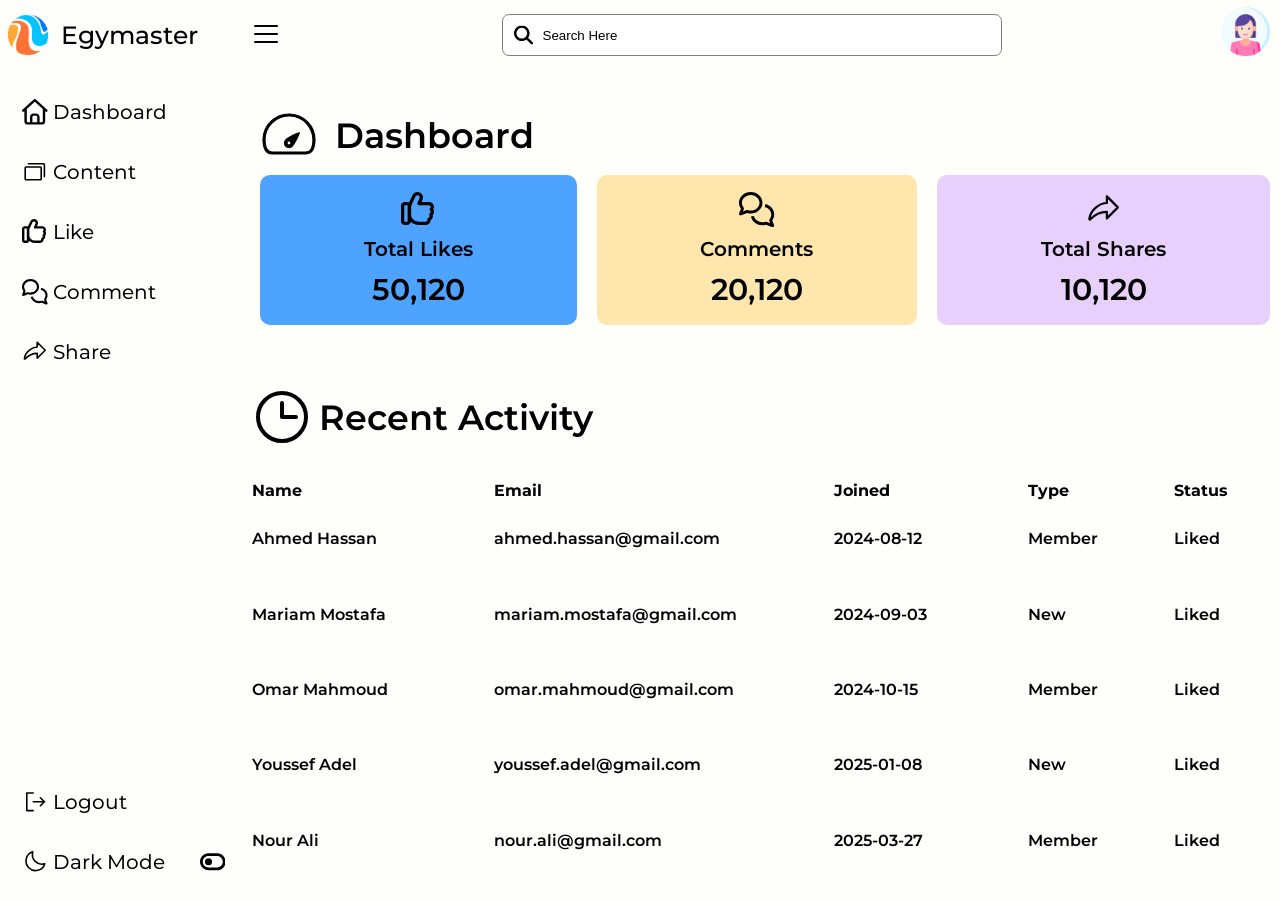
==== index.html @ a86edafe "Rename dash.html to index.html" ====
<!DOCTYPE html>
<html lang="en">
<head>
    <meta charset="UTF-8">
    <meta name="viewport" content="width=device-width, initial-scale=1.0">
    <title>Egymaster</title>
    <link rel="stylesheet" href="dash.css">
    <link rel="stylesheet" href="assets/fontawesome/css/all.min.css">
</head>

<body>

    <div class="myLayout">

        <aside class="mySide">

            <a class="myLogo" href="#link">
                <img src="assets/brand.png" alt="">
                <span class="sidebarText">Egymaster</span>
            </a>

            <nav>
                <ul id="main-links">
                    <li>
                        <a href="#link">
                            <svg class="myIcon" xmlns="http://www.w3.org/2000/svg" viewBox="0 0 512 512"> <path fill="currentColor" d="M240 6.1c9.1-8.2 22.9-8.2 32 0l232 208c9.9 8.8 10.7 24 1.8 33.9s-24 10.7-33.9 1.8l-8-7.2 0 205.3c0 35.3-28.7 64-64 64l-288 0c-35.3 0-64-28.7-64-64l0-205.3-8 7.2c-9.9 8.8-25 8-33.9-1.8s-8-25 1.8-33.9L240 6.1zm16 50.1L96 199.7 96 448c0 8.8 7.2 16 16 16l48 0 0-104c0-39.8 32.2-72 72-72l48 0c39.8 0 72 32.2 72 72l0 104 48 0c8.8 0 16-7.2 16-16l0-248.3-160-143.4zM208 464l96 0 0-104c0-13.3-10.7-24-24-24l-48 0c-13.3 0-24 10.7-24 24l0 104z"/></svg>
                            <span class="sidebarText">Dashboard</span>
                        </a>
                    </li>
                    <li>
                        <a href="#link">
                            <svg class="myIcon" xmlns="http://www.w3.org/2000/svg" viewBox="0 0 256 256"> <rect width="256" height="256" fill="none"/><rect x="32" y="80" width="160" height="128" rx="8" fill="none" stroke="currentColor" stroke-linecap="round" stroke-linejoin="round" stroke-width="16"/><path d="M64,48H216a8,8,0,0,1,8,8V176" fill="none" stroke="currentColor" stroke-linecap="round" stroke-linejoin="round" stroke-width="16"/></svg>
                            <span class="sidebarText">Content</span>
                        </a>
                    </li>
                    <li>
                        <a href="#link">
                            <svg class="myIcon" xmlns="http://www.w3.org/2000/svg" viewBox="0 0 512 512"> <path fill="currentColor" d="M171.5 38.8C192.3 4 236.5-10 274 7.6l7.2 3.8C316 32.3 330 76.5 312.4 114l0 0-14.1 30 109.7 0 7.4 .4c36.3 3.7 64.6 34.4 64.6 71.6 0 13.2-3.6 25.4-9.8 36 6.1 10.6 9.7 22.8 9.8 36 0 18.3-6.9 34.8-18 47.5 1.3 5.3 2 10.8 2 16.5 0 25.1-12.9 47-32.2 59.9-1.9 35.5-29.4 64.2-64.4 67.7l-7.4 .4-104.1 0c-18 0-35.9-3.4-52.6-9.9l-7.1-3-.7-.3-6.6-3.2-.7-.3-12.2-6.5c-12.3-6.5-23.3-14.7-32.9-24.1-4.1 26.9-27.3 47.4-55.3 47.4l-32 0c-30.9 0-56-25.1-56-56L0 200c0-30.9 25.1-56 56-56l32 0c10.8 0 20.9 3.1 29.5 8.5l50.1-106.5 .6-1.2 2.7-5 .6-.9zM56 192c-4.4 0-8 3.6-8 8l0 224c0 4.4 3.6 8 8 8l32 0c4.4 0 8-3.6 8-8l0-224c0-4.4-3.6-8-8-8l-32 0zM253.6 51c-14.8-6.9-32.3-1.6-40.7 12l-2.2 4-56.8 120.9c-3.5 7.5-5.5 15.5-6 23.7l-.1 4.2 0 112.9 .2 7.9c2.4 32.7 21.4 62.1 50.7 77.7l11.5 6.1 6.3 3.1c12.4 5.6 25.8 8.5 39.4 8.5l104.1 0 2.4-.1c12.1-1.2 21.6-11.5 21.6-23.9l-.2-2.6c-.1-.9-.2-1.7-.4-2.6-2.7-12.1 4.3-24.2 16-28 9.7-3.1 16.6-12.2 16.6-22.8 0-4.3-1.1-8.2-3.1-11.8-6.3-11.1-2.8-25.2 8-32 6.8-4.3 11.2-11.8 11.2-20.2 0-7.1-3.1-13.5-8.2-18-5.2-4.6-8.2-11.1-8.2-18s3-13.4 8.2-18c5.1-4.5 8.2-10.9 8.2-18l-.1-2.4c-1.1-11.3-10.1-20.3-21.4-21.4l-2.4-.1-147.5 0c-8.2 0-15.8-4.2-20.2-11.1-4.4-6.9-5-15.7-1.5-23.1L269 93.6c7-15 1.4-32.7-12.5-41L253.6 51z"/></svg>
                            <span class="sidebarText">Like</span>
                        </a>
                    </li>
                    <li>
                        <a href="#link">
                            <svg class="myIcon" xmlns="http://www.w3.org/2000/svg" viewBox="0 0 576 512"> <path fill="currentColor" d="M76.2 258.7c6.1-15.2 4-32.6-5.6-45.9-14.5-20.1-22.6-43.7-22.6-68.8 0-66.8 60.5-128 144-128s144 61.2 144 128-60.5 128-144 128c-15.9 0-31.1-2.3-45.3-6.5-10.3-3.1-21.4-2.5-31.4 1.5l-50.4 20.2 11.4-28.5zM0 144c0 35.8 11.6 69.1 31.7 96.8L1.9 315.2c-1.3 3.2-1.9 6.6-1.9 10 0 14.8 12 26.8 26.8 26.8 3.4 0 6.8-.7 10-1.9l96.3-38.5c18.6 5.5 38.4 8.4 58.9 8.4 106 0 192-78.8 192-176S298-32 192-32 0 46.8 0 144zM384 512c20.6 0 40.3-3 58.9-8.4l96.3 38.5c3.2 1.3 6.6 1.9 10 1.9 14.8 0 26.8-12 26.8-26.8 0-3.4-.7-6.8-1.9-10l-29.7-74.4c20-27.8 31.7-61.1 31.7-96.8 0-82.4-61.7-151.5-145-170.7-1.6 16.3-5.1 31.9-10.1 46.9 63.9 14.8 107.2 67.3 107.2 123.9 0 25.1-8.1 48.7-22.6 68.8-9.6 13.3-11.7 30.6-5.6 45.9l11.4 28.5-50.4-20.2c-10-4-21.1-4.5-31.4-1.5-14.2 4.2-29.4 6.5-45.3 6.5-72.2 0-127.1-45.7-140.7-101.2-15.6 3.2-31.7 5-48.1 5.2 16.4 81.9 94.7 144 188.8 144z"/></svg>
                            <span class="sidebarText">Comment</span>
                        </a>
                    </li>
                    <li>
                        <a href="#link">
                            <svg class="myIcon" xmlns="http://www.w3.org/2000/svg" viewBox="0 0 256 256"> <rect width="256" height="256" fill="none"/><path d="M30.93,198.72C47.39,181.19,90.6,144,152,144v48l80-80L152,32V80C99.2,80,31.51,130.45,24,195.54A4,4,0,0,0,30.93,198.72Z" fill="none" stroke="currentColor" stroke-linecap="round" stroke-linejoin="round" stroke-width="16"/></svg>
                            <span class="sidebarText">Share</span>
                        </a>
                    </li>
                </ul>
                            
                <ul id="bottom-links">
                    <li>
                        <a href="#link">
                            <svg class="myIcon" xmlns="http://www.w3.org/2000/svg" viewBox="0 0 256 256"><rect width="256" height="256" fill="none"/><polyline points="112 40 48 40 48 216 112 216" fill="none" stroke="currentColor" stroke-linecap="round" stroke-linejoin="round" stroke-width="16"/><line x1="112" y1="128" x2="224" y2="128" fill="none" stroke="currentColor" stroke-linecap="round" stroke-linejoin="round" stroke-width="16"/><polyline points="184 88 224 128 184 168" fill="none" stroke="currentColor" stroke-linecap="round" stroke-linejoin="round" stroke-width="16"/></svg>
                            <span class="sidebarText">Logout</span>
                        </a>
                    </li>
                    <li>
                        <a id="darkModeAnchor" href="#link">
                            <svg id="darkModeMoon" class="myIcon" xmlns="http://www.w3.org/2000/svg" viewBox="0 0 256 256"><rect width="256" height="256" fill="none"/><path d="M108.11,28.11A96.09,96.09,0,0,0,227.89,147.89,96,96,0,1,1,108.11,28.11Z" fill="none" stroke="currentColor" stroke-linecap="round" stroke-linejoin="round" stroke-width="16"/></svg>
                            <span class="sidebarText">Dark Mode</span>
                            <svg id="darkModeIcon" class="myIcon" xmlns="http://www.w3.org/2000/svg" viewBox="0 0 576 512"> 
                                <g class="state-off"><path d="M384 128c70.7 0 128 57.3 128 128S454.7 384 384 384l-192 0c-70.7 0-128-57.3-128-128s57.3-128 128-128l192 0zM576 256c0-106-86-192-192-192L192 64C86 64 0 150 0 256S86 448 192 448l192 0c106 0 192-86 192-192zM192 336a80 80 0 1 0 0-160 80 80 0 1 0 0 160z"/></g>
                                <g class="state-on" style="display: none;"><path d="M192 64C86 64 0 150 0 256S86 448 192 448l192 0c106 0 192-86 192-192S490 64 384 64L192 64zm192 96a96 96 0 1 1 0 192 96 96 0 1 1 0-192z"/></g>
                            </svg>
                        </a>
                    </li>
                </ul>

            </nav>
        </aside>

        <main>
            <nav class="myNav">
                <button id="listIcon" aria-expanded="false" aria-controls="sidebarText"> 
                    <svg class="myIcon" xmlns="http://www.w3.org/2000/svg" viewBox="0 0 256 256"><rect width="256" height="256" fill="none"/><line x1="40" y1="128" x2="216" y2="128" fill="none" stroke="currentColor" stroke-linecap="round" stroke-linejoin="round" stroke-width="16"/><line x1="40" y1="64" x2="216" y2="64" fill="none" stroke="currentColor" stroke-linecap="round" stroke-linejoin="round" stroke-width="16"/><line x1="40" y1="192" x2="216" y2="192" fill="none" stroke="currentColor" stroke-linecap="round" stroke-linejoin="round" stroke-width="16"/></svg>
                    <!-- list icon -->

                </button>
        
                <form class="searchForm" role="search">
                    <svg class="myIcon" xmlns="http://www.w3.org/2000/svg" viewBox="0 0 512 512"> <path d="M416 208c0 45.9-14.9 88.3-40 122.7L502.6 457.4c12.5 12.5 12.5 32.8 0 45.3s-32.8 12.5-45.3 0L330.7 376C296.3 401.1 253.9 416 208 416 93.1 416 0 322.9 0 208S93.1 0 208 0 416 93.1 416 208zM208 352a144 144 0 1 0 0-288 144 144 0 1 0 0 288z"/></svg>
                    <!-- search icon -->

                    <input class="searchBar" type="search" placeholder="Search Here" aria-label="Search"/>
                </form>
        
                <div id="navProfile">
                    <img src="assets/profile.png" alt="">
                </div>
            </nav>

            <div id="dashboard">
                <div class="header">
                    <svg class="myIcon" style="fill-rule:evenodd;clip-rule:evenodd;stroke-linejoin:round;stroke-miterlimit:2;">
                        <g>
                            <path d="M55.479,59L22.519,59C18.746,59 15.433,56.615 14.275,53.065C13.392,50.356 12.964,47.525 13.002,44.65C13.192,30.215 25.345,18.532 39.903,19.015C53.977,19.497 65,30.911 65,45C65,47.708 64.585,50.378 63.767,52.934C62.605,56.562 59.274,59 55.479,59ZM39.025,21C25.95,21 15.174,31.621 15.002,44.676C14.967,47.331 15.362,49.945 16.176,52.445C17.065,55.169 19.614,57 22.519,57L55.479,57C58.402,57 60.967,55.121 61.862,52.324C62.617,49.965 63,47.501 63,45C63,31.994 52.825,21.458 39.835,21.014C39.564,21.005 39.295,21 39.025,21Z" style="fill-rule:nonzero;"/>
                            <path d="M42.146,51.218C40.389,52.975 37.539,52.975 35.782,51.218C34.025,49.461 34.025,46.611 35.782,44.854C37.539,43.097 48.51,37.076 49.217,37.783C49.924,38.49 43.904,49.46 42.146,51.218ZM39,46C37.895,46 37,46.895 37,48C37,49.105 37.895,50 39,50C40.105,50 41,49.105 41,48C41,46.895 40.105,46 39,46Z" style="fill-rule:nonzero;"/>
                        </g>
                    </svg>
                    <span>Dashboard</span>
                </div>

                <div id="dashCards">
                    <div class="dashCard" id="dc1">
                        <svg class="myIcon" xmlns="http://www.w3.org/2000/svg" viewBox="0 0 512 512"> <path d="M171.5 38.8C192.3 4 236.5-10 274 7.6l7.2 3.8C316 32.3 330 76.5 312.4 114l0 0-14.1 30 109.7 0 7.4 .4c36.3 3.7 64.6 34.4 64.6 71.6 0 13.2-3.6 25.4-9.8 36 6.1 10.6 9.7 22.8 9.8 36 0 18.3-6.9 34.8-18 47.5 1.3 5.3 2 10.8 2 16.5 0 25.1-12.9 47-32.2 59.9-1.9 35.5-29.4 64.2-64.4 67.7l-7.4 .4-104.1 0c-18 0-35.9-3.4-52.6-9.9l-7.1-3-.7-.3-6.6-3.2-.7-.3-12.2-6.5c-12.3-6.5-23.3-14.7-32.9-24.1-4.1 26.9-27.3 47.4-55.3 47.4l-32 0c-30.9 0-56-25.1-56-56L0 200c0-30.9 25.1-56 56-56l32 0c10.8 0 20.9 3.1 29.5 8.5l50.1-106.5 .6-1.2 2.7-5 .6-.9zM56 192c-4.4 0-8 3.6-8 8l0 224c0 4.4 3.6 8 8 8l32 0c4.4 0 8-3.6 8-8l0-224c0-4.4-3.6-8-8-8l-32 0zM253.6 51c-14.8-6.9-32.3-1.6-40.7 12l-2.2 4-56.8 120.9c-3.5 7.5-5.5 15.5-6 23.7l-.1 4.2 0 112.9 .2 7.9c2.4 32.7 21.4 62.1 50.7 77.7l11.5 6.1 6.3 3.1c12.4 5.6 25.8 8.5 39.4 8.5l104.1 0 2.4-.1c12.1-1.2 21.6-11.5 21.6-23.9l-.2-2.6c-.1-.9-.2-1.7-.4-2.6-2.7-12.1 4.3-24.2 16-28 9.7-3.1 16.6-12.2 16.6-22.8 0-4.3-1.1-8.2-3.1-11.8-6.3-11.1-2.8-25.2 8-32 6.8-4.3 11.2-11.8 11.2-20.2 0-7.1-3.1-13.5-8.2-18-5.2-4.6-8.2-11.1-8.2-18s3-13.4 8.2-18c5.1-4.5 8.2-10.9 8.2-18l-.1-2.4c-1.1-11.3-10.1-20.3-21.4-21.4l-2.4-.1-147.5 0c-8.2 0-15.8-4.2-20.2-11.1-4.4-6.9-5-15.7-1.5-23.1L269 93.6c7-15 1.4-32.7-12.5-41L253.6 51z"/> </svg>
                        <span class="dashCardTitle">Total Likes</span>
                        <span class="dashCardNumber">50,120</span>
                    </div>
                    <div class="dashCard" id="dc2">
                        <svg class="myIcon" xmlns="http://www.w3.org/2000/svg" viewBox="0 0 576 512"> <path d="M76.2 258.7c6.1-15.2 4-32.6-5.6-45.9-14.5-20.1-22.6-43.7-22.6-68.8 0-66.8 60.5-128 144-128s144 61.2 144 128-60.5 128-144 128c-15.9 0-31.1-2.3-45.3-6.5-10.3-3.1-21.4-2.5-31.4 1.5l-50.4 20.2 11.4-28.5zM0 144c0 35.8 11.6 69.1 31.7 96.8L1.9 315.2c-1.3 3.2-1.9 6.6-1.9 10 0 14.8 12 26.8 26.8 26.8 3.4 0 6.8-.7 10-1.9l96.3-38.5c18.6 5.5 38.4 8.4 58.9 8.4 106 0 192-78.8 192-176S298-32 192-32 0 46.8 0 144zM384 512c20.6 0 40.3-3 58.9-8.4l96.3 38.5c3.2 1.3 6.6 1.9 10 1.9 14.8 0 26.8-12 26.8-26.8 0-3.4-.7-6.8-1.9-10l-29.7-74.4c20-27.8 31.7-61.1 31.7-96.8 0-82.4-61.7-151.5-145-170.7-1.6 16.3-5.1 31.9-10.1 46.9 63.9 14.8 107.2 67.3 107.2 123.9 0 25.1-8.1 48.7-22.6 68.8-9.6 13.3-11.7 30.6-5.6 45.9l11.4 28.5-50.4-20.2c-10-4-21.1-4.5-31.4-1.5-14.2 4.2-29.4 6.5-45.3 6.5-72.2 0-127.1-45.7-140.7-101.2-15.6 3.2-31.7 5-48.1 5.2 16.4 81.9 94.7 144 188.8 144z"/> </svg>
                        <span class="dashCardTitle">Comments</span>
                        <span class="dashCardNumber">20,120</span>
                    </div>
                    <div class="dashCard" id="dc3">
                        <svg class="myIcon" xmlns="http://www.w3.org/2000/svg" viewBox="0 0 256 256"> <rect width="256" height="256" fill="none"/> <path d="M30.93,198.72C47.39,181.19,90.6,144,152,144v48l80-80L152,32V80C99.2,80,31.51,130.45,24,195.54A4,4,0,0,0,30.93,198.72Z" fill="none" stroke="currentColor" stroke-linecap="round" stroke-linejoin="round" stroke-width="16"/> </svg>
                        <span class="dashCardTitle">Total Shares</span>
                        <span class="dashCardNumber">10,120</span>
                    </div>
                </div>
            </div>

            <div id="recentActivity">
                <div class="header">
                    <svg class="myIcon" xmlns="http://www.w3.org/2000/svg" viewBox="0 0 256 256"><rect width="256" height="256" fill="none"/><circle cx="128" cy="128" r="96" fill="none" stroke="currentColor" stroke-linecap="round" stroke-linejoin="round" stroke-width="16"/><polyline points="128 72 128 128 184 128" fill="none" stroke="currentColor" stroke-linecap="round" stroke-linejoin="round" stroke-width="16"/></svg>
                    <span>Recent Activity</span>
                </div>

                <table class="users">
                    <thead>
                        <tr>
                            <th class="name">Name</th>
                            <th class="email">Email</th>
                            <th class="joined">Joined</th>
                            <th class="type">Type</th>
                            <th class="status">Status</th>
                        </tr>
                    </thead>
                
                    <tbody>
                        <tr>
                            <td class="name">Ahmed Hassan</td>
                            <td class="email">ahmed.hassan@gmail.com</td>
                            <td class="joined">2024-08-12</td>
                            <td class="type">Member</td>
                            <td class="status">Liked</td>
                        </tr>
                
                        <tr>
                            <td class="name">Mariam Mostafa</td>
                            <td class="email">mariam.mostafa@gmail.com</td>
                            <td class="joined">2024-09-03</td>
                            <td class="type">New</td>
                            <td class="status">Liked</td>
                        </tr>
                
                        <tr>
                            <td class="name">Omar Mahmoud</td>
                            <td class="email">omar.mahmoud@gmail.com</td>
                            <td class="joined">2024-10-15</td>
                            <td class="type">Member</td>
                            <td class="status">Liked</td>
                        </tr>
                
                        <tr>
                            <td class="name">Youssef Adel</td>
                            <td class="email">youssef.adel@gmail.com</td>
                            <td class="joined">2025-01-08</td>
                            <td class="type">New</td>
                            <td class="status">Liked</td>
                        </tr>
                
                        <tr>
                            <td class="name">Nour Ali</td>
                            <td class="email">nour.ali@gmail.com</td>
                            <td class="joined">2025-03-27</td>
                            <td class="type">Member</td>
                            <td class="status">Liked</td>
                        </tr>
                    </tbody>
                </table>
            </div>
        </main>
        
    </div>




    

    <script src="dash.js"></script>
</body>

</html>
---- dash.css ----
@font-face {
    font-family: "Montserrat";
    src: url("assets/Montserrat-VariableFont_wght.ttf") format("truetype");
    font-weight: 100 900;
}


:root {
    --nav-height: 70px;
    /* So that the nav has same height as the logo and brandtext */
}


* {
    padding: 0px;
    margin: 0px;
    box-sizing: border-box;
    /* border: 1px solid red; */
}


body{
    font-family: "Montserrat", sans-serif;
    font-weight: 600;
    
    background: #FEFEFA;
}

body.dark {
    background: #1F1F1E;
    color: #FEFEFA;
}


button {
    background-color: transparent;
    border: 0;
    cursor: pointer;
    transition: all 0.3s ease;
    
}


ul {
    list-style: none;

    li a {
        text-decoration: none; 
        color: inherit;
        transition: all 0.3s ease;
        
    }
}

input::placeholder{
    color: black;
}

body.dark input::placeholder{
    color: #FEFEFA;
}

button:hover, a:hover {
    background-color: rgba(0, 0, 0, 0.136) !important;
}

body.dark button:hover, body.dark a:hover {
    background-color: rgba(255, 255, 255, 0.136) !important;
}


.myLayout {
    display: grid;
    grid-template-columns: 250px auto;
    /* controls the size of the sidebar */
}

.myLayout.collapsed {
    grid-template-columns: 90px auto;
}


.myNav {
    display: flex;
    justify-content: space-between;
    align-items: center;
    /* controls aliging of 3 nav items */

    height: var(--nav-height);
    padding-right: 10px;
    margin-bottom: 25px;

    button .myIcon {
        width:  2rem;
        aspect-ratio: 1;
    }
}



#navProfile {
    height: 70%;
    transform: translateY(-8%);

    border-radius: 50%;
    object-fit: cover;
    cursor: pointer;

    img {
        height: 100%;
    }
}



.myIcon {
    width:  1.2rem;
    aspect-ratio: 1;
}

body.dark .myIcon {
    fill: #FEFEFA;
    color: #FEFEFA;
    z-index: 2;
}



.searchForm{
    position: relative;

    height: 42px;
    width:  80%;
    max-width: 500px;

    .myIcon {
        position: absolute;
        left: 12px;
        top: 50%;
        transform: translateY(-50%);
    }

    input {
        padding-left: 40px;

        height: 100%;
        width:  100%;

        border-radius: 7px;
        border: 1px solid gray;
    }
}


body.dark input {
    background-color: #484848;
}



.mySide .myLogo {
    display: flex;
    align-items: center;
    /* so that the brand logo and brand text are aligned vertically */

    width:  100%;
    height: var(--nav-height);
    margin-bottom: 22px;

    text-decoration: none;
    font-size: 25px;
    font-weight: 500;
    color: inherit;

    img {
        height:  80%;
        margin-right: 5px;
    }
}

.mySide.collapsed a.myLogo {
    justify-content: center;
}

.mySide.collapsed .sidebarText, .mySide.collapsed #darkModeMoon {
    display: none;
}

.mySide.collapsed #darkModeIcon {
    margin-left: 0;
}




.mySide nav {
    display: flex;
    flex-direction: column;
    justify-content: space-between;
    /* makes space between main links and bottom links */

    height: calc(100dvh - 110px);    
}



#main-links, #bottom-links {
    display: flex;
    flex-direction: column;

    gap: 20px;
    /* betwen each link in main/bottom links */
    
    a {
        height: 40px;
    }
}



#main-links li a, #bottom-links li a {
    display: flex;
    align-items: center;
    gap: 5px;
    /* between link icon and text */

    width: 100%;
    padding: 0;
    padding-left: 22px;

    font-size: 20px;
    font-weight: 450;

    .myIcon {
        width:  1.6rem;
        aspect-ratio: 1;
    }
}

.mySide.collapsed #main-links li a, .mySide.collapsed  #bottom-links li a {
    justify-content: center;
    padding-left: 0;
}



#darkModeIcon {
    margin-left: 30px;
}


.header {
    display: flex;
    align-items: center;
    gap: 5px;
    font-size: 35px;

    .myIcon {
        width:  5rem;

        path {
            fill: currentColor;
            stroke: currentColor;
            stroke-width: 1.2;
        }
    }
}


#dashCards {
    display: grid;
    grid-template-columns: repeat(3, auto);
    gap: 20px;

    margin: 0 10px 60px;


}

.dashCard {
    display: flex;
    flex-direction: column;
    align-items: center;
    justify-content: center;
    gap: 10px;

    height: 150px;

    border-radius: 10px;

    .myIcon {
        width:  2.2rem;
    }

    .dashCardTitle {
        font-size: 20px;
        z-index: 2;
    }

    .dashCardNumber{
        font-size: 30px;
        z-index: 2;
    }
}

#dc1 {
    position: relative;
    background-color: #4da3ff;
}

#dc2 {
    position: relative;
    background-color: #ffe6ac;
}

#dc3 {
    position: relative;
    background-color: #e7d1fc;
}

body.dark #dc1::after {
    content: "";
    background-color: #000000a0;
    position: absolute;
    inset: 0;
    border-radius: inherit;
}

body.dark #dc2::after {
    content: "";
    background-color: #000000a0;
    position: absolute;
    inset: 0;
    border-radius: inherit;
}

body.dark #dc3::after {
    content: "";
    background-color: #000000a0;
    position: absolute;
    inset: 0;
    border-radius: inherit;
}

#recentActivity {
    .myIcon {
        width: 4rem;
    }
}

.users{

    width: 100%;
    height: 400px;
    padding-right: 50px;
    margin-top: 30px;

    th {
        text-align: left;
    }

    .name {
        width: 25%;
    }

    .email {
        width: 35%;
    }

    .joined {
        width: 20%;
    }

    .type {
        width: 15%;
    }
}


@media (max-width : 920px) {
    #dashCards {
        grid-template-columns: auto;
    }

    #main-links li a, #bottom-links li a {
        justify-content: center;
        padding-left: 0;
    }

    .sidebarText {
        display: none;
    }


}
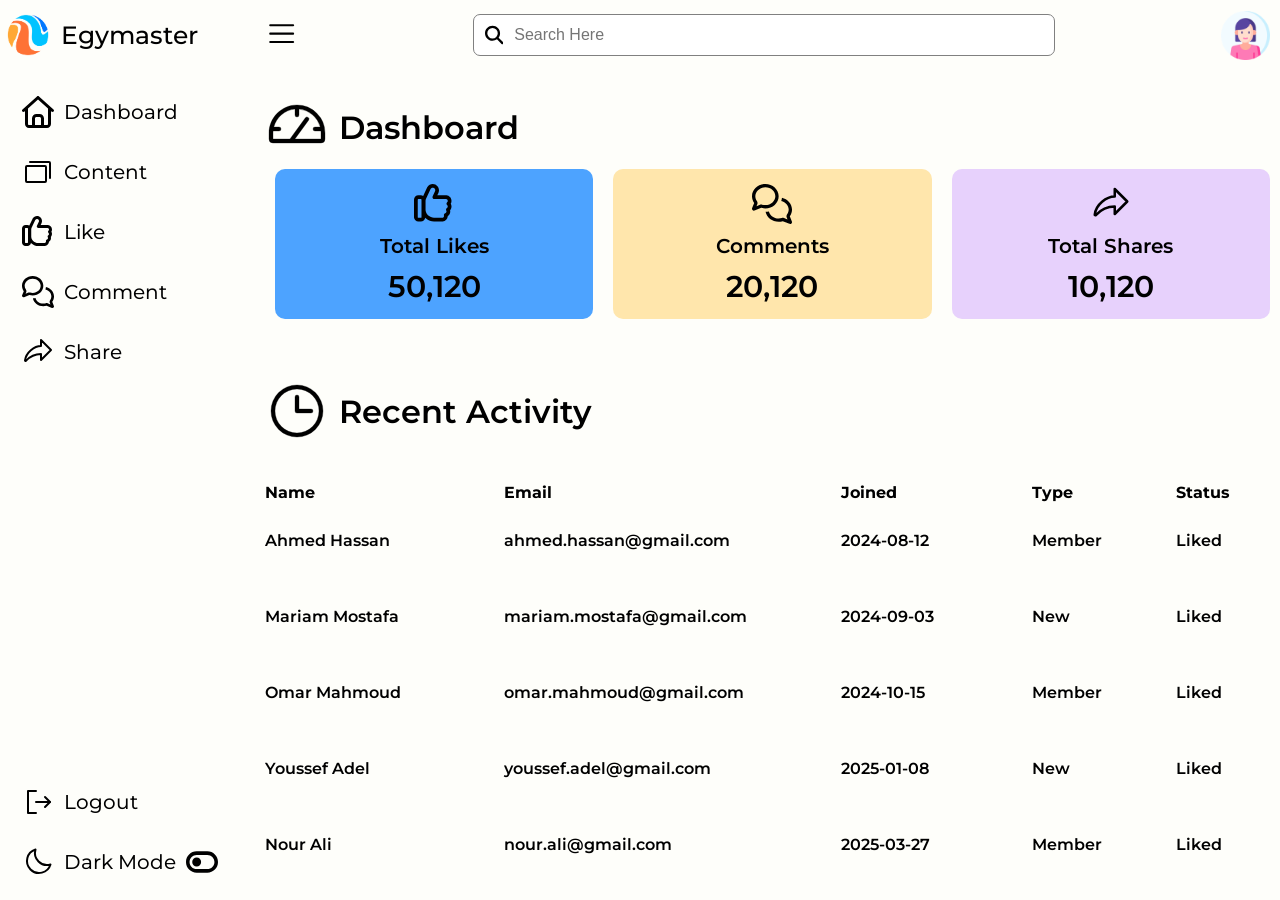
==== commit a9413be6: "Add files via upload" ====
--- a/index.html
+++ b/index.html
@@ -5,7 +5,6 @@
     <meta name="viewport" content="width=device-width, initial-scale=1.0">
     <title>Egymaster</title>
     <link rel="stylesheet" href="dash.css">
-    <link rel="stylesheet" href="assets/fontawesome/css/all.min.css">
 </head>
 
 <body>
@@ -97,12 +96,7 @@
 
             <div id="dashboard">
                 <div class="header">
-                    <svg class="myIcon" style="fill-rule:evenodd;clip-rule:evenodd;stroke-linejoin:round;stroke-miterlimit:2;">
-                        <g>
-                            <path d="M55.479,59L22.519,59C18.746,59 15.433,56.615 14.275,53.065C13.392,50.356 12.964,47.525 13.002,44.65C13.192,30.215 25.345,18.532 39.903,19.015C53.977,19.497 65,30.911 65,45C65,47.708 64.585,50.378 63.767,52.934C62.605,56.562 59.274,59 55.479,59ZM39.025,21C25.95,21 15.174,31.621 15.002,44.676C14.967,47.331 15.362,49.945 16.176,52.445C17.065,55.169 19.614,57 22.519,57L55.479,57C58.402,57 60.967,55.121 61.862,52.324C62.617,49.965 63,47.501 63,45C63,31.994 52.825,21.458 39.835,21.014C39.564,21.005 39.295,21 39.025,21Z" style="fill-rule:nonzero;"/>
-                            <path d="M42.146,51.218C40.389,52.975 37.539,52.975 35.782,51.218C34.025,49.461 34.025,46.611 35.782,44.854C37.539,43.097 48.51,37.076 49.217,37.783C49.924,38.49 43.904,49.46 42.146,51.218ZM39,46C37.895,46 37,46.895 37,48C37,49.105 37.895,50 39,50C40.105,50 41,49.105 41,48C41,46.895 40.105,46 39,46Z" style="fill-rule:nonzero;"/>
-                        </g>
-                    </svg>
+                    <svg class="myIcon" xmlns="http://www.w3.org/2000/svg" width="84" height="84" fill="#000000" viewBox="0 0 256 256"><path d="M207.06,72.67A111.24,111.24,0,0,0,128,40h-.4C66.07,40.21,16,91,16,153.13V176a16,16,0,0,0,16,16H224a16,16,0,0,0,16-16V152A111.25,111.25,0,0,0,207.06,72.67ZM224,176H119.71l54.76-75.3a8,8,0,0,0-12.94-9.42L99.92,176H32V153.13c0-3.08.15-6.12.43-9.13H56a8,8,0,0,0,0-16H35.27c10.32-38.86,44-68.24,84.73-71.66V80a8,8,0,0,0,16,0V56.33A96.14,96.14,0,0,1,221,128H200a8,8,0,0,0,0,16h23.67c.21,2.65.33,5.31.33,8Z"></path></svg>
                     <span>Dashboard</span>
                 </div>
 
@@ -127,63 +121,66 @@
 
             <div id="recentActivity">
                 <div class="header">
-                    <svg class="myIcon" xmlns="http://www.w3.org/2000/svg" viewBox="0 0 256 256"><rect width="256" height="256" fill="none"/><circle cx="128" cy="128" r="96" fill="none" stroke="currentColor" stroke-linecap="round" stroke-linejoin="round" stroke-width="16"/><polyline points="128 72 128 128 184 128" fill="none" stroke="currentColor" stroke-linecap="round" stroke-linejoin="round" stroke-width="16"/></svg>
+                    <svg class="myIcon" xmlns="http://www.w3.org/2000/svg" width="84" height="84" fill="#000000" viewBox="0 0 256 256"><path d="M128,24A104,104,0,1,0,232,128,104.11,104.11,0,0,0,128,24Zm0,192a88,88,0,1,1,88-88A88.1,88.1,0,0,1,128,216Zm64-88a8,8,0,0,1-8,8H128a8,8,0,0,1-8-8V72a8,8,0,0,1,16,0v48h48A8,8,0,0,1,192,128Z"></path></svg>
                     <span>Recent Activity</span>
                 </div>
 
-                <table class="users">
-                    <thead>
-                        <tr>
-                            <th class="name">Name</th>
-                            <th class="email">Email</th>
-                            <th class="joined">Joined</th>
-                            <th class="type">Type</th>
-                            <th class="status">Status</th>
-                        </tr>
-                    </thead>
-                
-                    <tbody>
-                        <tr>
-                            <td class="name">Ahmed Hassan</td>
-                            <td class="email">ahmed.hassan@gmail.com</td>
-                            <td class="joined">2024-08-12</td>
-                            <td class="type">Member</td>
-                            <td class="status">Liked</td>
-                        </tr>
-                
-                        <tr>
-                            <td class="name">Mariam Mostafa</td>
-                            <td class="email">mariam.mostafa@gmail.com</td>
-                            <td class="joined">2024-09-03</td>
-                            <td class="type">New</td>
-                            <td class="status">Liked</td>
-                        </tr>
-                
-                        <tr>
-                            <td class="name">Omar Mahmoud</td>
-                            <td class="email">omar.mahmoud@gmail.com</td>
-                            <td class="joined">2024-10-15</td>
-                            <td class="type">Member</td>
-                            <td class="status">Liked</td>
-                        </tr>
-                
-                        <tr>
-                            <td class="name">Youssef Adel</td>
-                            <td class="email">youssef.adel@gmail.com</td>
-                            <td class="joined">2025-01-08</td>
-                            <td class="type">New</td>
-                            <td class="status">Liked</td>
-                        </tr>
-                
-                        <tr>
-                            <td class="name">Nour Ali</td>
-                            <td class="email">nour.ali@gmail.com</td>
-                            <td class="joined">2025-03-27</td>
-                            <td class="type">Member</td>
-                            <td class="status">Liked</td>
-                        </tr>
-                    </tbody>
-                </table>
+                <div class="tableWrapper">
+                    <table class="users">
+                        <thead>
+                            <tr>
+                                <th class="name">Name</th>
+                                <th class="email">Email</th>
+                                <th class="joined">Joined</th>
+                                <th class="type">Type</th>
+                                <th class="status">Status</th>
+                            </tr>
+                        </thead>
+                    
+                        <tbody>
+                            <tr>
+                                <td class="name">Ahmed Hassan</td>
+                                <td class="email">ahmed.hassan@gmail.com</td>
+                                <td class="joined">2024-08-12</td>
+                                <td class="type">Member</td>
+                                <td class="status">Liked</td>
+                            </tr>
+                    
+                            <tr>
+                                <td class="name">Mariam Mostafa</td>
+                                <td class="email">mariam.mostafa@gmail.com</td>
+                                <td class="joined">2024-09-03</td>
+                                <td class="type">New</td>
+                                <td class="status">Liked</td>
+                            </tr>
+                    
+                            <tr>
+                                <td class="name">Omar Mahmoud</td>
+                                <td class="email">omar.mahmoud@gmail.com</td>
+                                <td class="joined">2024-10-15</td>
+                                <td class="type">Member</td>
+                                <td class="status">Liked</td>
+                            </tr>
+                    
+                            <tr>
+                                <td class="name">Youssef Adel</td>
+                                <td class="email">youssef.adel@gmail.com</td>
+                                <td class="joined">2025-01-08</td>
+                                <td class="type">New</td>
+                                <td class="status">Liked</td>
+                            </tr>
+                    
+                            <tr>
+                                <td class="name">Nour Ali</td>
+                                <td class="email">nour.ali@gmail.com</td>
+                                <td class="joined">2025-03-27</td>
+                                <td class="type">Member</td>
+                                <td class="status">Liked</td>
+                            </tr>
+                        </tbody>
+                    </table>
+                    
+                </div>
             </div>
         </main>
         
@@ -197,4 +194,4 @@
     <script src="dash.js"></script>
 </body>
 
-</html>
+</html>
--- a/dash.css
+++ b/dash.css
@@ -1,4 +1,3 @@
-
 
 @font-face {
     font-family: "Montserrat";
@@ -17,20 +16,35 @@
     padding: 0px;
     margin: 0px;
     box-sizing: border-box;
-    /* border: 1px solid red; */
-}
-
-
-body{
+}
+
+
+body {
     font-family: "Montserrat", sans-serif;
     font-weight: 600;
-    
+
     background: #FEFEFA;
-}
+
+    /* small load animating */
+    animation: pageIn 0.4s ease-out both;
+}
+
 
 body.dark {
     background: #1F1F1E;
     color: #FEFEFA;
+}
+
+
+@keyframes pageIn {
+    from {
+        opacity: 0;
+        transform: translateY(6px);
+    }
+    to {
+        opacity: 1;
+        transform: translateY(0);
+    }
 }
 
 
@@ -39,7 +53,7 @@
     border: 0;
     cursor: pointer;
     transition: all 0.3s ease;
-    
+
 }
 
 
@@ -47,38 +61,51 @@
     list-style: none;
 
     li a {
-        text-decoration: none; 
+        text-decoration: none;
         color: inherit;
         transition: all 0.3s ease;
-        
-    }
-}
-
-input::placeholder{
-    color: black;
-}
-
-body.dark input::placeholder{
+
+    }
+
+}
+
+input::placeholder, input {
+    font-size: clamp(0.75rem, 0.636rem + 0.57vw, 1rem)
+    /* controls both placeholder and user input font size */
+}
+
+body.dark input::placeholder, body.dark input {
     color: #FEFEFA;
 }
 
-button:hover, a:hover {
+button:hover,
+a:hover {
     background-color: rgba(0, 0, 0, 0.136) !important;
 }
 
-body.dark button:hover, body.dark a:hover {
+body.dark button:hover,
+body.dark a:hover {
     background-color: rgba(255, 255, 255, 0.136) !important;
 }
 
 
 .myLayout {
     display: grid;
-    grid-template-columns: 250px auto;
-    /* controls the size of the sidebar */
-}
+    grid-template-columns: 250px minmax(0, 1fr);
+    gap: 15px;
+    /* controls sidebar (left), main layout (right) */
+}
+
 
 .myLayout.collapsed {
-    grid-template-columns: 90px auto;
+    grid-template-columns: 90px minmax(0, 1fr);
+}
+
+
+.myIcon {
+    width: 1.2em;
+    aspect-ratio: 1;
+    /* for all svg icons */
 }
 
 
@@ -86,23 +113,22 @@
     display: flex;
     justify-content: space-between;
     align-items: center;
-    /* controls aliging of 3 nav items */
+    /* controls aliging of the 3 top nav items */
 
     height: var(--nav-height);
     padding-right: 10px;
     margin-bottom: 25px;
 
     button .myIcon {
-        width:  2rem;
+        width: 2.5em;
         aspect-ratio: 1;
     }
 }
 
 
-
 #navProfile {
+    margin-left: 10px;
     height: 70%;
-    transform: translateY(-8%);
 
     border-radius: 50%;
     object-fit: cover;
@@ -111,14 +137,9 @@
     img {
         height: 100%;
     }
-}
-
-
-
-.myIcon {
-    width:  1.2rem;
-    aspect-ratio: 1;
-}
+
+}
+
 
 body.dark .myIcon {
     fill: #FEFEFA;
@@ -127,37 +148,43 @@
 }
 
 
-
-.searchForm{
+input {
+    height: 100%;
+    width: 100%;
+    border: 1px solid gray;
+    border-radius: 7px;
+    
+}
+
+
+body.dark input {
+    background-color: #484848;
+}
+
+
+.searchForm {
     position: relative;
 
+    display: flex;
+    justify-content: center;
+
     height: 42px;
-    width:  80%;
-    max-width: 500px;
-
+    width: 80%;
+    max-width: 600px;
+
+
+    /* to add icon to search form */
+    
     .myIcon {
-        position: absolute;
-        left: 12px;
-        top: 50%;
-        transform: translateY(-50%);
+        position: relative;
+        left: 30px;
     }
 
     input {
         padding-left: 40px;
-
-        height: 100%;
-        width:  100%;
-
-        border-radius: 7px;
-        border: 1px solid gray;
-    }
-}
-
-
-body.dark input {
-    background-color: #484848;
-}
-
+    }
+
+}
 
 
 .mySide .myLogo {
@@ -165,7 +192,7 @@
     align-items: center;
     /* so that the brand logo and brand text are aligned vertically */
 
-    width:  100%;
+    width: 100%;
     height: var(--nav-height);
     margin-bottom: 22px;
 
@@ -175,24 +202,26 @@
     color: inherit;
 
     img {
-        height:  80%;
+        height: 80%;
         margin-right: 5px;
-    }
-}
+        
+    }
+
+}
+
 
 .mySide.collapsed a.myLogo {
     justify-content: center;
 }
 
-.mySide.collapsed .sidebarText, .mySide.collapsed #darkModeMoon {
+.mySide.collapsed .sidebarText,
+.mySide.collapsed #darkModeMoon {
     display: none;
 }
 
 .mySide.collapsed #darkModeIcon {
     margin-left: 0;
 }
-
-
 
 
 .mySide nav {
@@ -201,53 +230,54 @@
     justify-content: space-between;
     /* makes space between main links and bottom links */
 
-    height: calc(100dvh - 110px);    
-}
-
-
-
-#main-links, #bottom-links {
+    height: calc(100dvh - 110px);
+}
+
+
+#main-links,
+#bottom-links {
     display: flex;
     flex-direction: column;
 
     gap: 20px;
     /* betwen each link in main/bottom links */
-    
+
     a {
         height: 40px;
     }
 }
 
 
-
-#main-links li a, #bottom-links li a {
+#main-links li a,
+#bottom-links li a {
     display: flex;
     align-items: center;
-    gap: 5px;
+    gap: 10px;
     /* between link icon and text */
 
     width: 100%;
     padding: 0;
     padding-left: 22px;
 
-    font-size: 20px;
+    font-size: clamp(1.125rem, 1.068rem + 0.28vw, 1.25rem);
     font-weight: 450;
 
     .myIcon {
-        width:  1.6rem;
+        width: clamp(1.8rem, 1.709rem + 0.45vw, 2rem);
         aspect-ratio: 1;
     }
-}
-
-.mySide.collapsed #main-links li a, .mySide.collapsed  #bottom-links li a {
+
+}
+
+.mySide.collapsed #main-links li a,
+.mySide.collapsed #bottom-links li a {
     justify-content: center;
     padding-left: 0;
 }
 
 
-
 #darkModeIcon {
-    margin-left: 30px;
+    /* margin-left: 30px; */
 }
 
 
@@ -255,10 +285,13 @@
     display: flex;
     align-items: center;
     gap: 5px;
-    font-size: 35px;
+    margin-bottom: 10px;
+    font-size: clamp(1.125rem, 0.727rem + 1.99vw, 2rem);
 
     .myIcon {
-        width:  5rem;
+        width: 2em;
+        height: 100%;
+        margin-right: 5px;
 
         path {
             fill: currentColor;
@@ -266,18 +299,20 @@
             stroke-width: 1.2;
         }
     }
+
 }
 
 
 #dashCards {
     display: grid;
-    grid-template-columns: repeat(3, auto);
+    grid-template-columns: repeat(3, minmax(0, 1fr));
     gap: 20px;
 
     margin: 0 10px 60px;
 
 
 }
+
 
 .dashCard {
     display: flex;
@@ -286,38 +321,44 @@
     justify-content: center;
     gap: 10px;
 
+    font-size: clamp(0.875rem, 0.705rem + 0.85vw, 1.25rem);
     height: 150px;
 
     border-radius: 10px;
 
     .myIcon {
-        width:  2.2rem;
+        width: 2em;
     }
 
     .dashCardTitle {
-        font-size: 20px;
+        font-size: 1em;
         z-index: 2;
     }
 
-    .dashCardNumber{
-        font-size: 30px;
+    .dashCardNumber {
+        font-size: 1.5em;
         z-index: 2;
     }
-}
+
+}
+
 
 #dc1 {
     position: relative;
     background-color: #4da3ff;
+    animation-delay: 0.05s;
 }
 
 #dc2 {
     position: relative;
     background-color: #ffe6ac;
+    animation-delay: 0.1s;
 }
 
 #dc3 {
     position: relative;
     background-color: #e7d1fc;
+    animation-delay: 0.15s;
 }
 
 body.dark #dc1::after {
@@ -344,18 +385,21 @@
     border-radius: inherit;
 }
 
-#recentActivity {
-    .myIcon {
-        width: 4rem;
-    }
-}
-
-.users{
-
-    width: 100%;
+
+.tableWrapper {
+    display: block;
+    overflow-x: auto;
+    padding-right: 50px;
+    font-size: clamp(0.75rem, 0.636rem + 0.57vw, 1rem);
+}
+
+
+.users {
+
+    min-width: 700px;
     height: 400px;
-    padding-right: 50px;
     margin-top: 30px;
+    border-collapse: collapse;
 
     th {
         text-align: left;
@@ -376,22 +420,31 @@
     .type {
         width: 15%;
     }
-}
-
-
-@media (max-width : 920px) {
+
+}
+
+
+
+
+@media (max-width : 510px) {
+
+    .myLayout {
+        gap: 5px;
+    }
+
     #dashCards {
         grid-template-columns: auto;
     }
 
-    #main-links li a, #bottom-links li a {
-        justify-content: center;
-        padding-left: 0;
-    }
-
-    .sidebarText {
-        display: none;
-    }
-
-
-}+}
+
+@media (max-width : 368px) {
+
+    input::placeholder {
+        visibility: hidden;
+    }
+
+}
+
+
+
